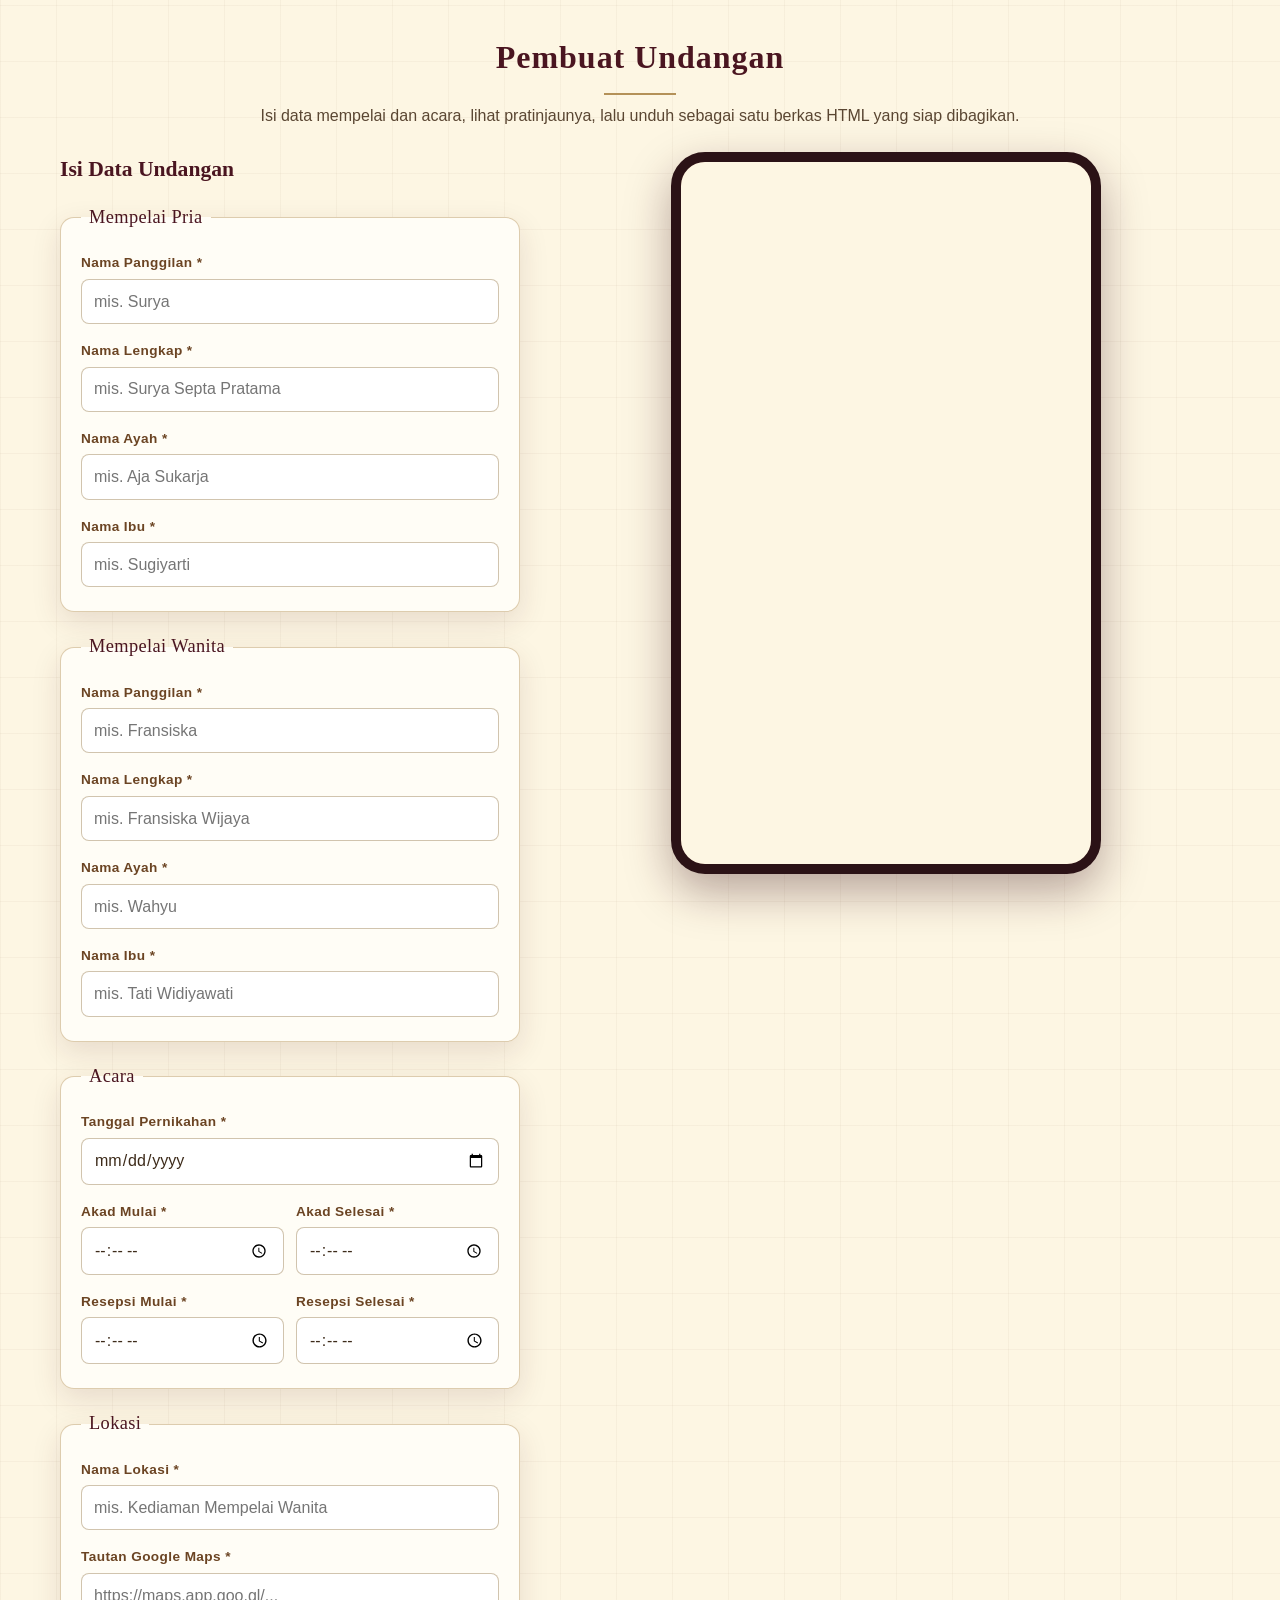
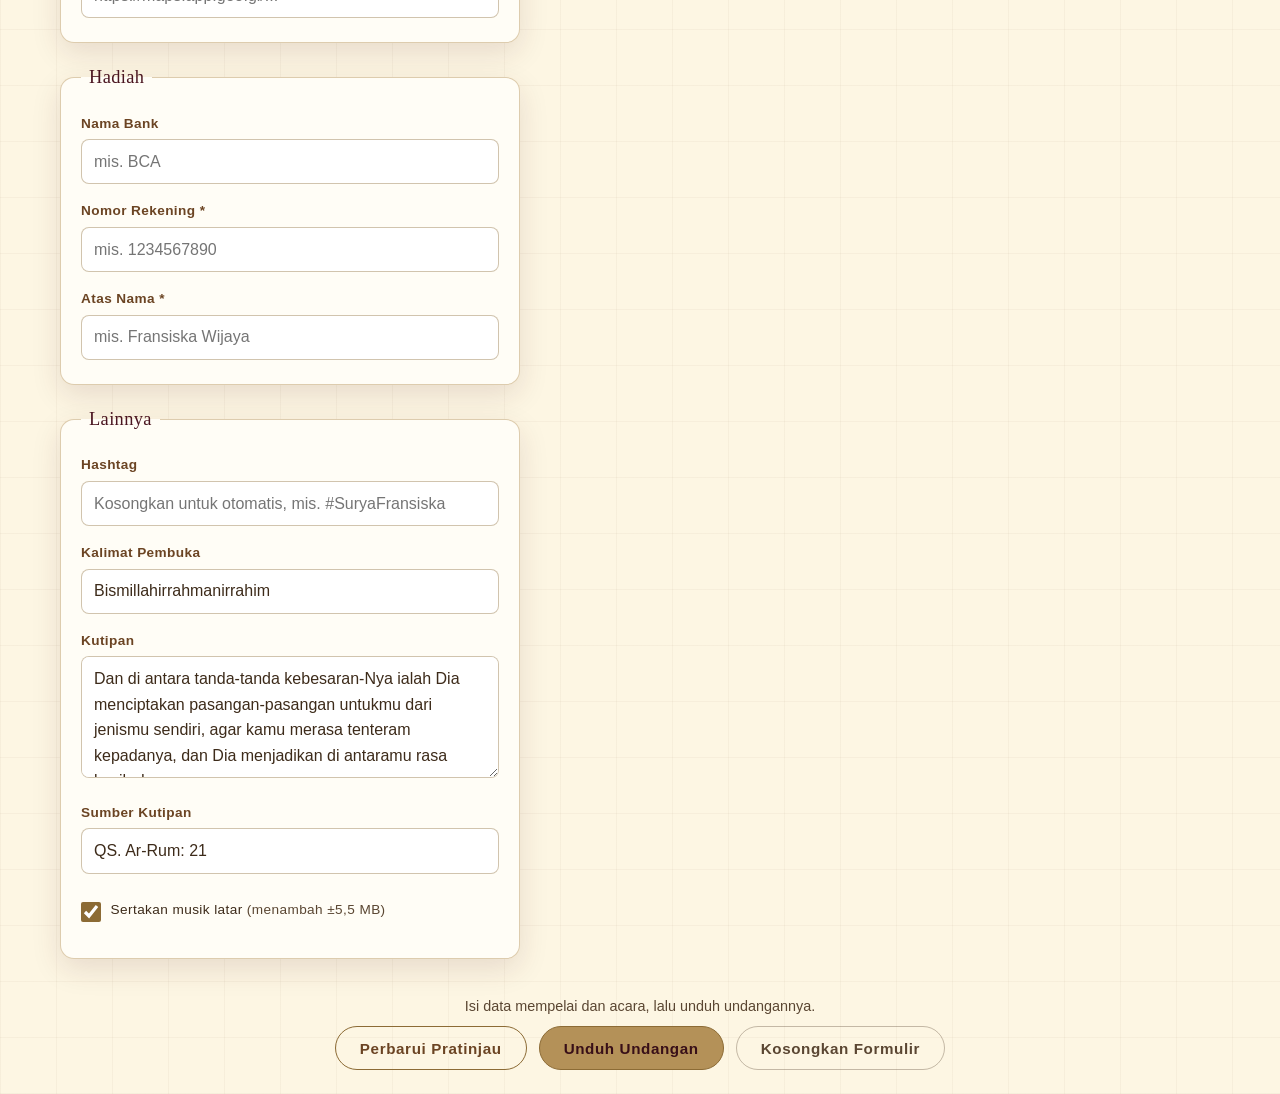
==== index.html @ df589f77 "Add all files" ====
<!DOCTYPE html>
<html lang="id">
<head>
  <meta charset="UTF-8">
  <meta name="viewport" content="width=device-width, initial-scale=1.0">
  <meta name="description" content="Isi formulir, lihat pratinjau, lalu unduh undangan pernikahan dalam satu berkas HTML.">
  <title>Pembuat Undangan Pernikahan</title>
  <link rel="stylesheet" href="builder.css">
</head>
<body>
  <header class="topbar">
    <h1 class="topbar__title">Pembuat Undangan</h1>
    <p class="topbar__lead">Isi data mempelai dan acara, lihat pratinjaunya, lalu unduh sebagai satu berkas HTML yang siap dibagikan.</p>
  </header>

  <main class="layout">
    <!-- ============ Kolom formulir ============ -->
    <section class="form-col" aria-labelledby="form-title">
      <h2 class="col-title" id="form-title">Isi Data Undangan</h2>

      <form id="builder-form" novalidate>
        <fieldset class="group">
          <legend>Mempelai Pria</legend>
          <div class="field">
            <label for="pria-panggilan">Nama Panggilan <span aria-hidden="true">*</span></label>
            <input type="text" id="pria-panggilan" name="pria-panggilan" required autocomplete="off" placeholder="mis. Surya">
          </div>
          <div class="field">
            <label for="pria-lengkap">Nama Lengkap <span aria-hidden="true">*</span></label>
            <input type="text" id="pria-lengkap" name="pria-lengkap" required autocomplete="off" placeholder="mis. Surya Septa Pratama">
          </div>
          <div class="field">
            <label for="pria-ayah">Nama Ayah <span aria-hidden="true">*</span></label>
            <input type="text" id="pria-ayah" name="pria-ayah" required autocomplete="off" placeholder="mis. Aja Sukarja">
          </div>
          <div class="field">
            <label for="pria-ibu">Nama Ibu <span aria-hidden="true">*</span></label>
            <input type="text" id="pria-ibu" name="pria-ibu" required autocomplete="off" placeholder="mis. Sugiyarti">
          </div>
        </fieldset>

        <fieldset class="group">
          <legend>Mempelai Wanita</legend>
          <div class="field">
            <label for="wanita-panggilan">Nama Panggilan <span aria-hidden="true">*</span></label>
            <input type="text" id="wanita-panggilan" name="wanita-panggilan" required autocomplete="off" placeholder="mis. Fransiska">
          </div>
          <div class="field">
            <label for="wanita-lengkap">Nama Lengkap <span aria-hidden="true">*</span></label>
            <input type="text" id="wanita-lengkap" name="wanita-lengkap" required autocomplete="off" placeholder="mis. Fransiska Wijaya">
          </div>
          <div class="field">
            <label for="wanita-ayah">Nama Ayah <span aria-hidden="true">*</span></label>
            <input type="text" id="wanita-ayah" name="wanita-ayah" required autocomplete="off" placeholder="mis. Wahyu">
          </div>
          <div class="field">
            <label for="wanita-ibu">Nama Ibu <span aria-hidden="true">*</span></label>
            <input type="text" id="wanita-ibu" name="wanita-ibu" required autocomplete="off" placeholder="mis. Tati Widiyawati">
          </div>
        </fieldset>

        <fieldset class="group">
          <legend>Acara</legend>
          <div class="field">
            <label for="tanggal">Tanggal Pernikahan <span aria-hidden="true">*</span></label>
            <input type="date" id="tanggal" name="tanggal" required>
          </div>
          <div class="field-row">
            <div class="field">
              <label for="akad-mulai">Akad Mulai <span aria-hidden="true">*</span></label>
              <input type="time" id="akad-mulai" name="akad-mulai" required>
            </div>
            <div class="field">
              <label for="akad-selesai">Akad Selesai <span aria-hidden="true">*</span></label>
              <input type="time" id="akad-selesai" name="akad-selesai" required>
            </div>
          </div>
          <div class="field-row">
            <div class="field">
              <label for="resepsi-mulai">Resepsi Mulai <span aria-hidden="true">*</span></label>
              <input type="time" id="resepsi-mulai" name="resepsi-mulai" required>
            </div>
            <div class="field">
              <label for="resepsi-selesai">Resepsi Selesai <span aria-hidden="true">*</span></label>
              <input type="time" id="resepsi-selesai" name="resepsi-selesai" required>
            </div>
          </div>
        </fieldset>

        <fieldset class="group">
          <legend>Lokasi</legend>
          <div class="field">
            <label for="lokasi">Nama Lokasi <span aria-hidden="true">*</span></label>
            <input type="text" id="lokasi" name="lokasi" required autocomplete="off" placeholder="mis. Kediaman Mempelai Wanita">
          </div>
          <div class="field">
            <label for="maps">Tautan Google Maps <span aria-hidden="true">*</span></label>
            <input type="url" id="maps" name="maps" required autocomplete="off" placeholder="https://maps.app.goo.gl/...">
          </div>
        </fieldset>

        <fieldset class="group">
          <legend>Hadiah</legend>
          <div class="field">
            <label for="bank">Nama Bank</label>
            <input type="text" id="bank" name="bank" autocomplete="off" placeholder="mis. BCA">
          </div>
          <div class="field">
            <label for="rekening">Nomor Rekening <span aria-hidden="true">*</span></label>
            <input type="text" id="rekening" name="rekening" required inputmode="numeric" autocomplete="off" placeholder="mis. 1234567890">
          </div>
          <div class="field">
            <label for="atasnama">Atas Nama <span aria-hidden="true">*</span></label>
            <input type="text" id="atasnama" name="atasnama" required autocomplete="off" placeholder="mis. Fransiska Wijaya">
          </div>
        </fieldset>

        <fieldset class="group">
          <legend>Lainnya</legend>
          <div class="field">
            <label for="hashtag">Hashtag</label>
            <input type="text" id="hashtag" name="hashtag" autocomplete="off" placeholder="Kosongkan untuk otomatis, mis. #SuryaFransiska">
          </div>
          <div class="field">
            <label for="pembuka">Kalimat Pembuka</label>
            <input type="text" id="pembuka" name="pembuka" autocomplete="off" placeholder="mis. Bismillahirrahmanirrahim">
          </div>
          <div class="field">
            <label for="kutipan">Kutipan</label>
            <textarea id="kutipan" name="kutipan" rows="4" placeholder="Tulis kutipan atau ayat yang ingin ditampilkan"></textarea>
          </div>
          <div class="field">
            <label for="kutipan-sumber">Sumber Kutipan</label>
            <input type="text" id="kutipan-sumber" name="kutipan-sumber" autocomplete="off" placeholder="mis. QS. Ar-Rum: 21">
          </div>
          <div class="field field--check">
            <input type="checkbox" id="musik" name="musik" checked>
            <label for="musik">Sertakan musik latar <span class="hint">(menambah &plusmn;5,5 MB)</span></label>
          </div>
        </fieldset>
      </form>
    </section>

    <!-- ============ Kolom pratinjau ============ -->
    <aside class="preview-col" aria-labelledby="preview-title">
      <details id="preview-details" class="preview-fold" open>
        <summary id="preview-title" class="col-title">Pratinjau Undangan</summary>
        <div class="phone">
          <iframe id="preview" title="Pratinjau undangan pernikahan" sandbox="allow-scripts"></iframe>
        </div>
      </details>
    </aside>
  </main>

  <!-- ============ Bilah aksi & status ============ -->
  <div class="actions" id="actions">
    <p class="status" id="status" aria-live="polite"></p>
    <div class="actions__buttons">
      <button type="button" class="btn btn--outline" id="btn-preview">Perbarui Pratinjau</button>
      <button type="button" class="btn btn--gold" id="btn-unduh">Unduh Undangan</button>
      <button type="button" class="btn btn--ghost" id="btn-contoh">Kosongkan Formulir</button>
    </div>
  </div>

  <script src="template.js" defer></script>
  <script src="app.js" defer></script>
</body>
</html>
---- builder.css ----
/* ============================================================
   Pembuat Undangan Pernikahan — panel formulir + pratinjau
   Palet mengikuti undangan: marun, sogan, krem/gading, emas
   ============================================================ */

:root {
  --maroon: #4a1520;
  --maroon-deep: #380f18;
  --sogan: #6b4423;
  --cream: #fdf6e3;
  --ivory: #f7ecd7;
  --gold: #b49158;
  --gold-dark: #8c6b35;
  --ink: #3d2b1a;
  --ink-soft: #5a4632;
  --card: #fffdf6;
  --danger: #8f1d1d;
  --shadow: 0 10px 30px rgba(74, 21, 32, 0.12);

  --font-display: "Palatino Linotype", Palatino, "Book Antiqua", Georgia, "Times New Roman", serif;
  --font-body: "Segoe UI", "Helvetica Neue", "Trebuchet MS", Arial, sans-serif;
}

* { box-sizing: border-box; margin: 0; padding: 0; }

body {
  font-family: var(--font-body);
  line-height: 1.6;
  color: var(--ink);
  background-color: var(--cream);
  /* tekstur halus tanpa berkas eksternal: grid ganda sogan tipis */
  background-image:
    repeating-linear-gradient(0deg, rgba(107, 68, 35, 0.045) 0 1px, transparent 1px 56px),
    repeating-linear-gradient(90deg, rgba(107, 68, 35, 0.045) 0 1px, transparent 1px 56px);
}

:focus-visible {
  outline: 3px solid var(--gold-dark);
  outline-offset: 2px;
  border-radius: 2px;
}

/* ---------- Kepala halaman ---------- */
.topbar {
  max-width: 1200px;
  margin: 0 auto;
  padding: 2rem 1.25rem 0.5rem;
  text-align: center;
}

.topbar__title {
  font-family: var(--font-display);
  font-size: 2rem;
  color: var(--maroon);
  letter-spacing: 0.03em;
}

.topbar__title::after {
  content: "";
  display: block;
  width: 72px;
  height: 2px;
  margin: 0.6rem auto 0;
  background: var(--gold);
}

.topbar__lead {
  margin-top: 0.5rem;
  color: var(--ink-soft);
}

.col-title {
  font-family: var(--font-display);
  font-size: 1.35rem;
  color: var(--maroon);
  margin-bottom: 1rem;
}

/* ---------- Tata letak ---------- */
.layout {
  max-width: 1200px;
  margin: 0 auto;
  padding: 1rem 1.25rem 0.5rem;
  display: grid;
  gap: 2rem;
  align-items: start;
}

.preview-col { min-width: 0; }

/* ---------- Formulir ---------- */
.form-col {
  max-width: 480px;
  width: 100%;
  margin: 0 auto;
}

.group {
  border: 1px solid rgba(180, 145, 88, 0.45);
  border-radius: 14px;
  background: var(--card);
  box-shadow: var(--shadow);
  padding: 1.25rem 1.25rem 0.5rem;
  margin: 0 0 1.25rem;
}

.group legend {
  font-family: var(--font-display);
  font-size: 1.15rem;
  color: var(--maroon);
  padding: 0 0.5rem;
  letter-spacing: 0.02em;
}

.field { margin-bottom: 1rem; }

.field-row {
  display: grid;
  grid-template-columns: 1fr 1fr;
  gap: 0.75rem;
}

.field label {
  display: block;
  font-size: 0.85rem;
  font-weight: 600;
  letter-spacing: 0.03em;
  color: var(--sogan);
  margin-bottom: 0.3rem;
}

.field label .hint {
  font-weight: 400;
  color: var(--ink-soft);
}

.field input[type="text"],
.field input[type="date"],
.field input[type="time"],
.field input[type="url"],
.field textarea {
  width: 100%;
  min-height: 44px;
  padding: 0.55rem 0.75rem;
  font: inherit;
  color: var(--ink);
  background: #fff;
  border: 1px solid rgba(140, 107, 53, 0.4);
  border-radius: 8px;
  transition: border-color 200ms ease, box-shadow 200ms ease;
}

.field textarea { min-height: 96px; resize: vertical; }

.field input:focus,
.field textarea:focus {
  border-color: var(--gold-dark);
  box-shadow: 0 0 0 3px rgba(180, 145, 88, 0.25);
  outline: none;
}

.field input[aria-invalid="true"],
.field textarea[aria-invalid="true"] {
  border-color: var(--danger);
  box-shadow: 0 0 0 3px rgba(143, 29, 29, 0.15);
}

.field--check {
  display: flex;
  align-items: flex-start;
  gap: 0.6rem;
  padding: 0.6rem 0 0.75rem;
}

.field--check input[type="checkbox"] {
  width: 20px;
  height: 20px;
  margin-top: 3px;
  accent-color: var(--gold-dark);
  flex: none;
}

.field--check label {
  font-weight: 400;
  color: var(--ink);
  margin: 0;
}

.field__error {
  margin-top: 0.3rem;
  font-size: 0.82rem;
  color: var(--danger);
}

.field__error[hidden] { display: none; }

/* ---------- Bingkai ponsel pratinjau ---------- */
.phone {
  max-width: 430px;
  margin: 0 auto;
  background: var(--maroon-deep);
  border: 10px solid #2b1216;
  border-radius: 34px;
  box-shadow: 0 18px 45px rgba(56, 15, 24, 0.35), inset 0 0 0 2px rgba(180, 145, 88, 0.5);
  overflow: hidden;
}

.phone iframe {
  display: block;
  width: 100%;
  height: min(78vh, 820px);
  border: 0;
  background: var(--cream);
}

.preview-fold { border: 0; }
.preview-fold > summary { list-style: none; cursor: default; }
.preview-fold > summary::-webkit-details-marker { display: none; }
.preview-fold[open] > summary { margin-bottom: 1rem; }

/* ---------- Bilah aksi ---------- */
.actions {
  max-width: 1200px;
  margin: 0 auto;
  padding: 0.5rem 1.25rem 1.5rem;
  display: grid;
  gap: 0.5rem;
}

.actions__buttons {
  display: flex;
  flex-wrap: wrap;
  gap: 0.75rem;
  justify-content: center;
}

.btn {
  display: inline-flex;
  align-items: center;
  justify-content: center;
  min-height: 44px;
  padding: 0.6rem 1.5rem;
  font-family: var(--font-body);
  font-size: 0.95rem;
  font-weight: 600;
  letter-spacing: 0.04em;
  border: 1px solid transparent;
  border-radius: 999px;
  cursor: pointer;
  transition: transform 200ms ease, box-shadow 200ms ease, background-color 200ms ease;
}

.btn:hover { transform: translateY(-2px); box-shadow: var(--shadow); }
.btn:active { transform: translateY(0); }
.btn:disabled { opacity: 0.6; cursor: wait; transform: none; box-shadow: none; }

.btn--gold {
  background-color: var(--gold);
  color: var(--maroon-deep);
  border-color: var(--gold-dark);
}

.btn--outline {
  background-color: transparent;
  color: var(--sogan);
  border-color: var(--gold-dark);
}

.btn--ghost {
  background-color: transparent;
  color: var(--ink-soft);
  border-color: rgba(90, 70, 50, 0.35);
}

.status {
  min-height: 1.5em;
  text-align: center;
  font-size: 0.9rem;
  color: var(--ink-soft);
}

.status.is-error { color: var(--danger); font-weight: 600; }

/* ---------- Desktop: dua kolom ---------- */
@media (min-width: 1024px) {
  .layout { grid-template-columns: 460px minmax(0, 1fr); }

  .form-col { margin: 0; max-width: 480px; }

  .preview-col {
    position: sticky;
    top: 1.5rem;
    text-align: center;
  }

  /* di desktop lipatan selalu terbuka; ringkasannya disembunyikan */
  .preview-fold > summary { display: none; }
  .preview-fold { display: block; }
}

/* ---------- Seluler: bilah aksi menempel di bawah ---------- */
@media (max-width: 1023.98px) {
  .actions {
    position: fixed;
    left: 0;
    right: 0;
    bottom: 0;
    z-index: 10;
    background: var(--card);
    border-top: 1px solid rgba(180, 145, 88, 0.45);
    box-shadow: 0 -6px 20px rgba(74, 21, 32, 0.12);
    padding: 0.6rem 1rem;
  }

  .status { text-align: left; }

  .actions__buttons { justify-content: flex-start; }
  .actions__buttons .btn { flex: 1 1 auto; padding-inline: 1rem; }

  body { padding-bottom: 140px; }
}

/* ---------- Gerak dikurangi ---------- */
@media (prefers-reduced-motion: reduce) {
  * {
    transition: none !important;
    animation: none !important;
  }
}
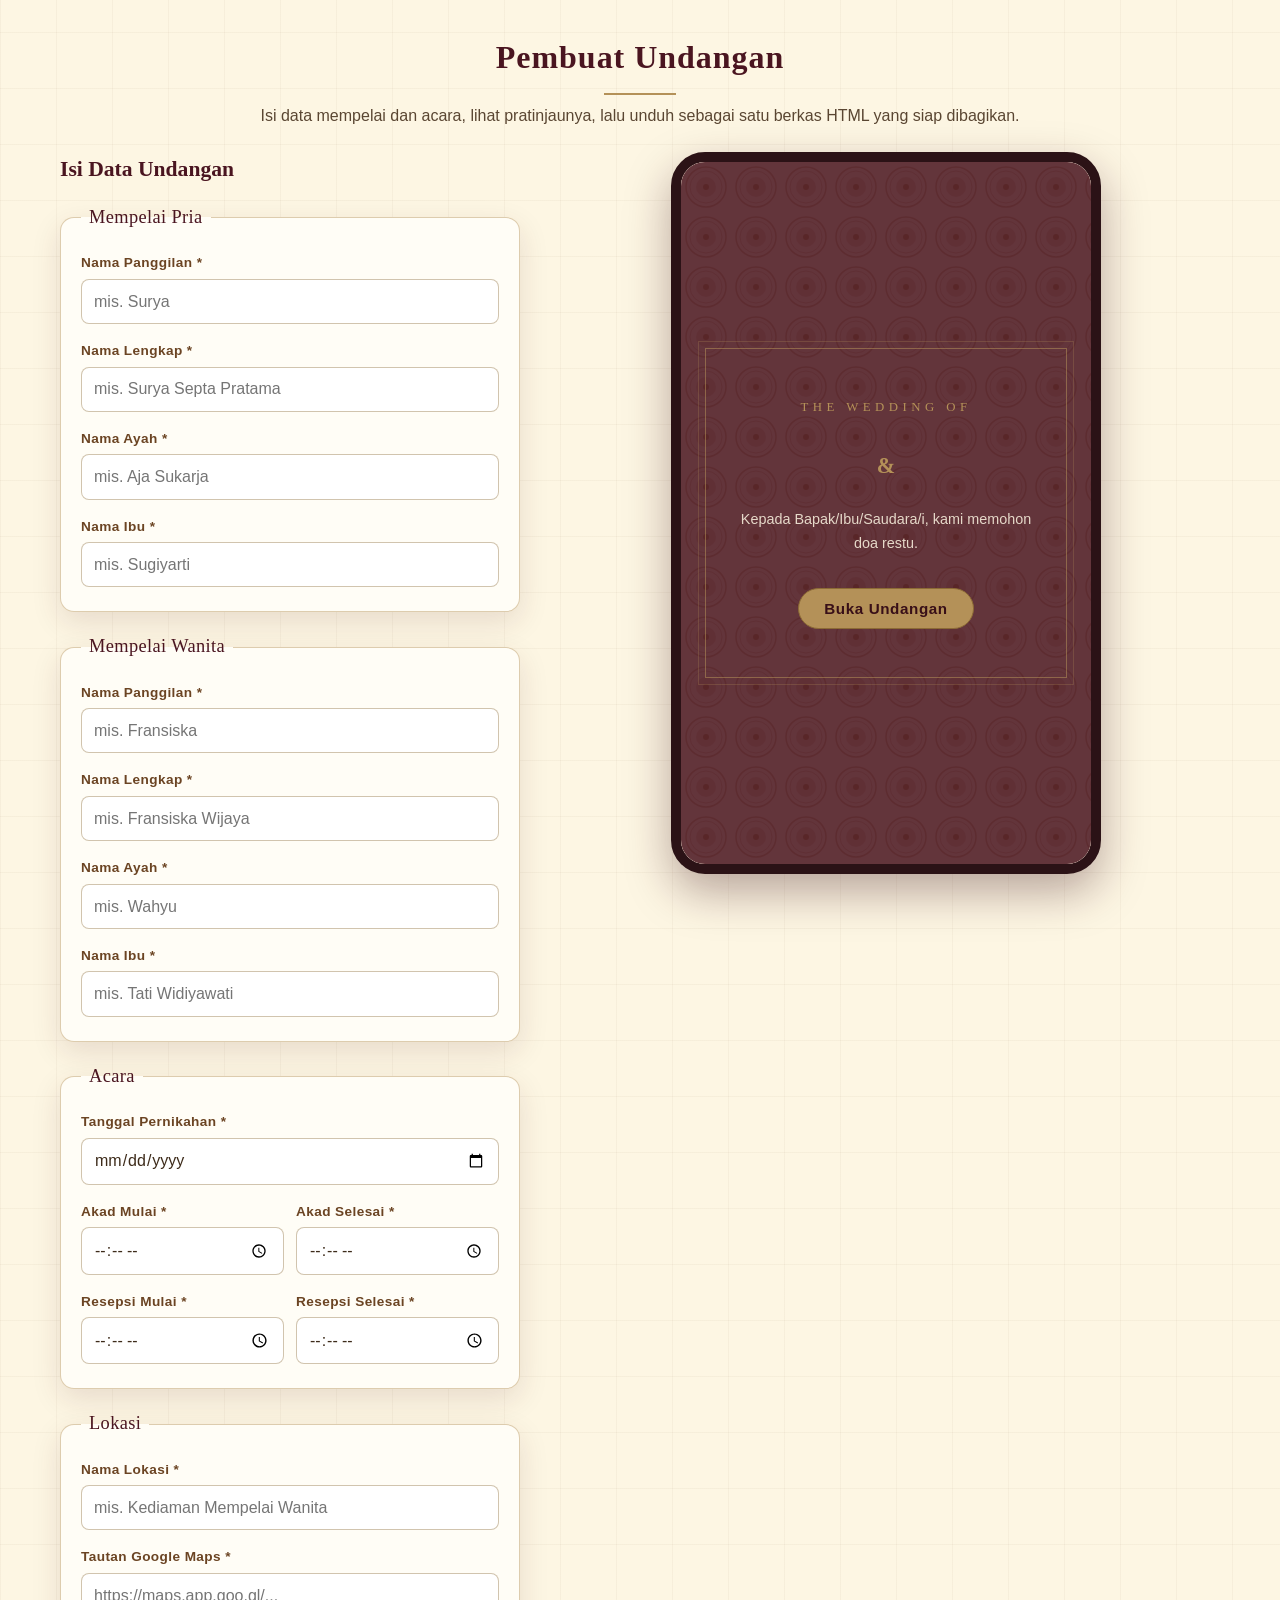
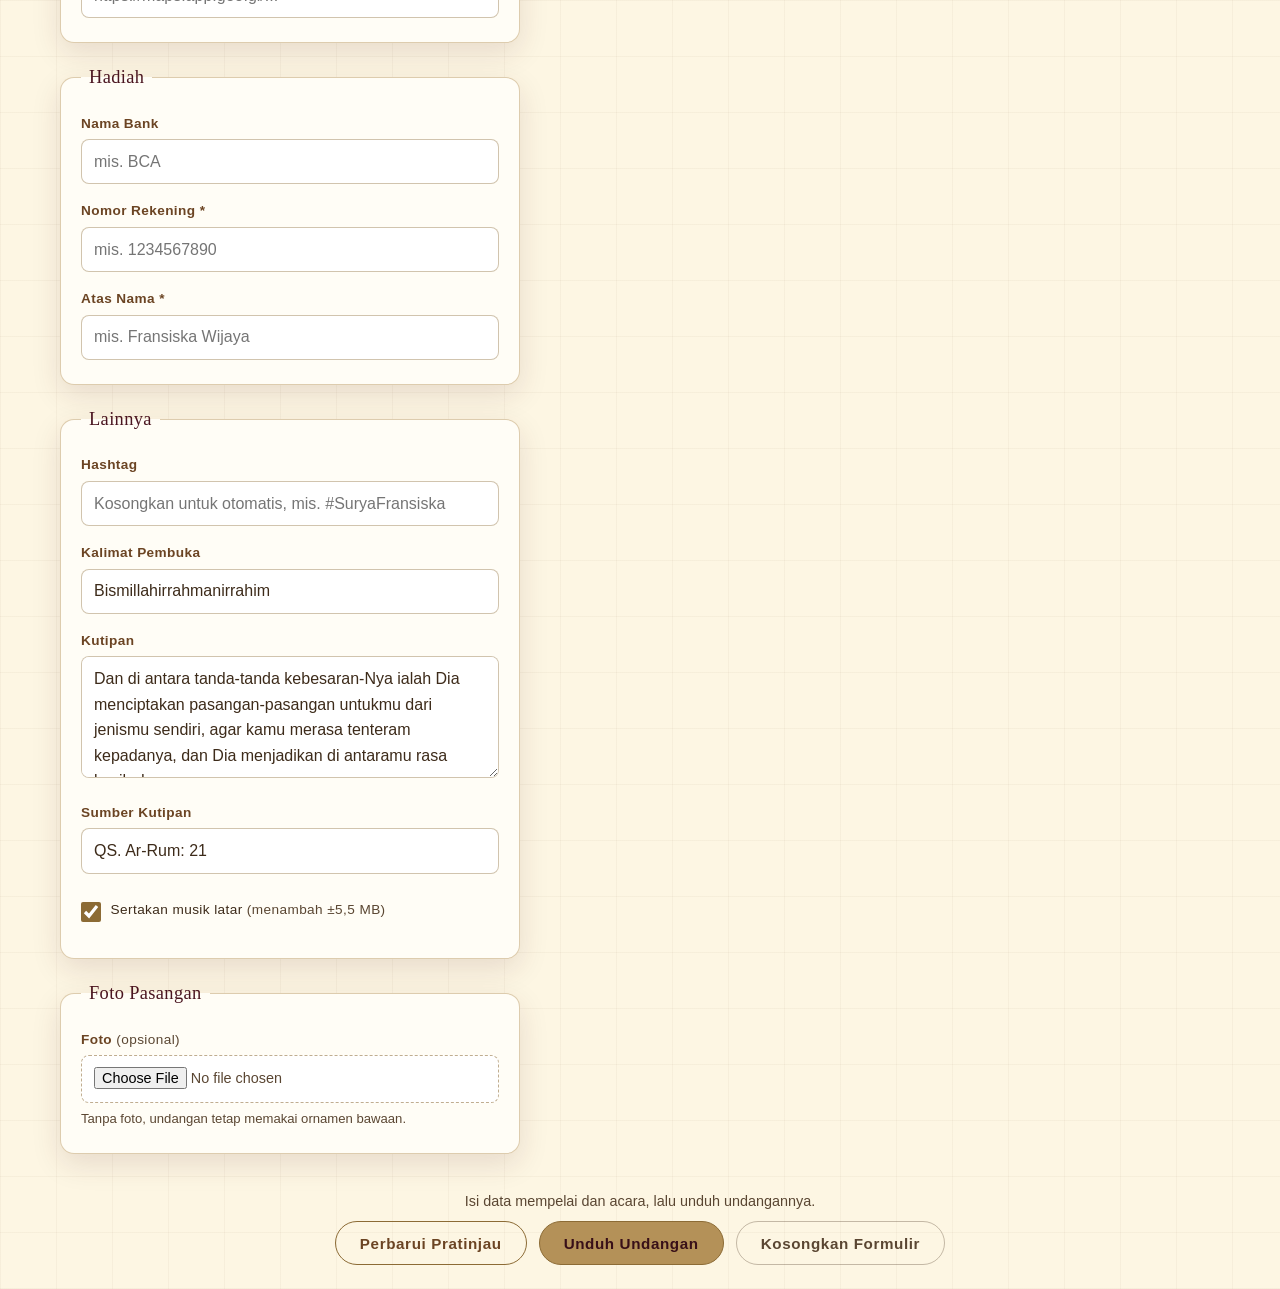
==== commit cdcfe1f0: "penambahan demo2 dan beberapa perubahan" ====
--- a/index.html
+++ b/index.html
@@ -138,6 +138,19 @@
             <label for="musik">Sertakan musik latar <span class="hint">(menambah &plusmn;5,5 MB)</span></label>
           </div>
         </fieldset>
+
+        <fieldset class="group">
+          <legend>Foto Pasangan</legend>
+          <div class="field">
+            <label for="foto">Foto <span class="hint">(opsional)</span></label>
+            <input type="file" id="foto" name="foto" accept="image/*">
+            <p class="hint">Tanpa foto, undangan tetap memakai ornamen bawaan.</p>
+            <div class="foto-pratinjau" id="foto-pratinjau" hidden>
+              <img id="foto-thumb" alt="Pratinjau foto yang dipilih">
+              <button type="button" class="btn btn--ghost" id="foto-hapus">Hapus foto</button>
+            </div>
+          </div>
+        </fieldset>
       </form>
     </section>
 
--- a/builder.css
+++ b/builder.css
@@ -152,6 +152,40 @@
 
 .field textarea { min-height: 96px; resize: vertical; }
 
+.field input[type="file"] {
+  width: 100%;
+  padding: 0.7rem 0.75rem;
+  font: inherit;
+  font-size: 0.9rem;
+  color: var(--ink-soft);
+  background: #fff;
+  border: 1px dashed rgba(140, 107, 53, 0.55);
+  border-radius: 8px;
+}
+
+.field > .hint {
+  margin: 0.35rem 0 0;
+  font-size: 0.82rem;
+  color: var(--ink-soft);
+}
+
+.foto-pratinjau {
+  display: flex;
+  align-items: center;
+  gap: 0.75rem;
+  margin-top: 0.7rem;
+}
+
+.foto-pratinjau[hidden] { display: none; }
+
+.foto-pratinjau img {
+  width: 64px;
+  height: 85px;
+  object-fit: cover;
+  border: 1px solid var(--gold-dark);
+  border-radius: 6px;
+}
+
 .field input:focus,
 .field textarea:focus {
   border-color: var(--gold-dark);
